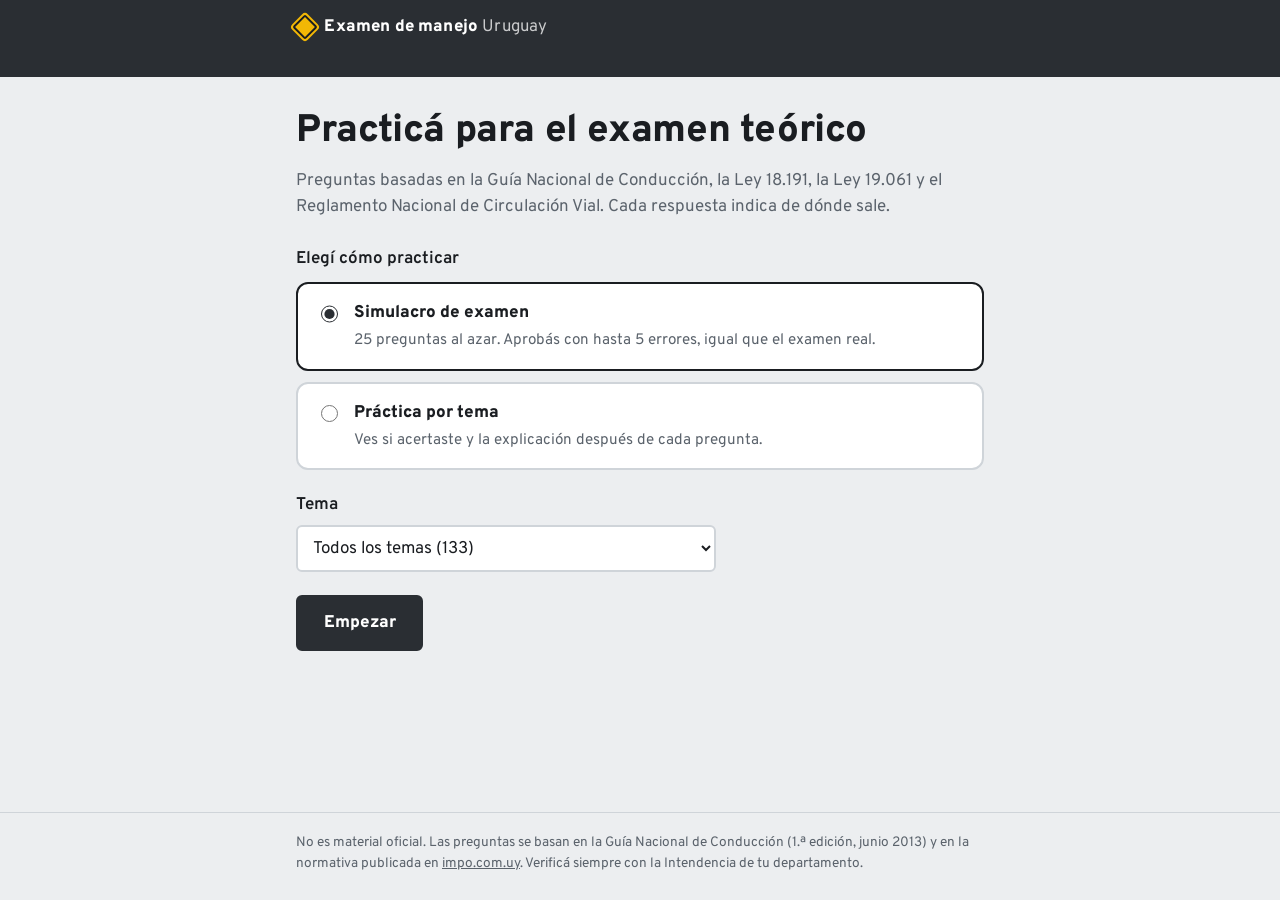
==== site/index.html @ 5dfe1041 "Trying to add images to questions Commiting changes to dev" ====
<!DOCTYPE html>
<html lang="es-UY">
<head>
  <meta charset="UTF-8">
  <meta name="viewport" content="width=device-width, initial-scale=1">
  <title>Práctica de examen de manejo · Uruguay</title>
  <meta name="description" content="Preguntas de práctica para el examen teórico de manejo en Uruguay, con explicación y fuente en cada respuesta.">
  <link rel="preconnect" href="https://fonts.googleapis.com">
  <link rel="preconnect" href="https://fonts.gstatic.com" crossorigin>
  <link href="https://fonts.googleapis.com/css2?family=Overpass:wght@400;600;800&display=swap" rel="stylesheet">
  <link rel="stylesheet" href="style.css">
</head>
<body>
  <header class="band">
    <div class="band-inner">
      <a class="brand" href="#" id="brand">
        <span class="brand-sign" aria-hidden="true"></span>
        <span>Examen de manejo <span class="brand-uy">Uruguay</span></span>
      </a>
      <button class="link-btn" id="quit" type="button" hidden>Salir</button>
    </div>
    <div class="road" id="road" aria-hidden="true"></div>
  </header>

  <main id="main">
    <!-- Carga / error -->
    <section id="loading" class="screen">
      <p class="muted">Cargando preguntas…</p>
    </section>

    <section id="load-error" class="screen" hidden>
      <h1>No se pudieron cargar las preguntas</h1>
      <p>El navegador bloquea la lectura de <code>questions.json</code> cuando abrís <code>index.html</code> con doble clic. Abrí la carpeta <code>site</code> con un servidor local:</p>
      <pre><code>cd site
python3 -m http.server 8080</code></pre>
      <p>Después entrá a <a href="http://localhost:8080">http://localhost:8080</a>.</p>
    </section>

    <!-- Inicio -->
    <section id="home" class="screen" hidden>
      <h1 class="home-title">Practicá para el examen teórico</h1>
      <p class="lead">Preguntas basadas en la Guía Nacional de Conducción, la Ley 18.191, la Ley 19.061 y el Reglamento Nacional de Circulación Vial. Cada respuesta indica de dónde sale.</p>

      <form id="setup" class="setup">
        <fieldset class="modes">
          <legend>Elegí cómo practicar</legend>

          <label class="mode">
            <input type="radio" name="mode" value="exam" checked>
            <span class="mode-body">
              <span class="mode-name">Simulacro de examen</span>
              <span class="mode-desc"><span id="exam-size">30</span> preguntas al azar. Aprobás con hasta 5 errores, igual que el examen real.</span>
            </span>
          </label>

          <label class="mode">
            <input type="radio" name="mode" value="practice">
            <span class="mode-body">
              <span class="mode-name">Práctica por tema</span>
              <span class="mode-desc">Ves si acertaste y la explicación después de cada pregunta.</span>
            </span>
          </label>
        </fieldset>

        <div class="topic" id="topic-wrap" hidden>
          <label for="topic">Tema</label>
          <select id="topic"></select>
        </div>

        <button class="btn-primary" type="submit" id="start">Empezar</button>
      </form>
    </section>

    <!-- Pregunta -->
    <section id="quiz" class="screen" hidden>
      <div class="q-meta">
        <span id="q-count"></span>
        <span class="q-cat" id="q-cat"></span>
      </div>
      <h1 class="q-text" id="q-text" tabindex="-1"></h1>
      <img class="q-image" id="q-image" alt="" hidden>
      <div class="options" id="options" role="group" aria-labelledby="q-text"></div>

      <div class="feedback" id="feedback" hidden aria-live="polite">
        <p class="fb-verdict" id="fb-verdict"></p>
        <p id="fb-text"></p>
        <p class="source" id="fb-source"></p>
      </div>

      <div class="q-actions">
        <button class="btn-primary" type="button" id="next" disabled>Siguiente</button>
        <span class="hint">Teclas 1–4 para elegir, Enter para seguir</span>
      </div>
    </section>

    <!-- Resultado -->
    <section id="results" class="screen" hidden>
      <div class="score-sign" id="score-sign">
        <span class="score-num" id="score-num"></span>
        <span class="score-of" id="score-of"></span>
      </div>
      <p class="lead" id="score-text"></p>

      <h2>Por tema</h2>
      <ul class="by-topic" id="by-topic"></ul>

      <h2 id="review-title">Repasá las que fallaste</h2>
      <ol class="review" id="review"></ol>

      <div class="r-actions">
        <button class="btn-primary" type="button" id="retry-wrong">Practicar las que fallaste</button>
        <button class="btn-secondary" type="button" id="home-btn">Volver al inicio</button>
      </div>
    </section>
  </main>

  <footer class="foot">
    <p>No es material oficial. Las preguntas se basan en la Guía Nacional de Conducción (1.ª edición, junio 2013) y en la normativa publicada en <a href="https://www.impo.com.uy" rel="noopener">impo.com.uy</a>. Verificá siempre con la Intendencia de tu departamento.</p>
  </footer>

  <script src="app.js"></script>
</body>
</html>
---- site/style.css ----
/* Colores tomados de la señalización vial: asfalto, amarillo de prevención,
   rojo de reglamentación y verde de información. */
:root {
  --asphalt: #2a2e33;
  --asphalt-2: #3a4047;
  --sign-yellow: #f2b705;
  --sign-red: #c62828;
  --sign-green: #1e7a4c;
  --bg: #eceef0;
  --surface: #ffffff;
  --text: #1a1d21;
  --muted: #5b636c;
  --line: #cfd4d9;
  --ok-bg: #e3f2ea;
  --bad-bg: #fbe7e7;
  --focus: #1f5fbf;
  --radius-sm: 6px;
  --radius-lg: 12px;
  color-scheme: light;
}

@media (prefers-color-scheme: dark) {
  :root:not([data-theme="light"]) {
    --bg: #17191c;
    --surface: #22262a;
    --text: #eef0f2;
    --muted: #a3abb4;
    --line: #3a4047;
    --ok-bg: #173527;
    --bad-bg: #3d1d1d;
    --sign-green: #3fae74;
    --sign-red: #e05a5a;
    --focus: #7fb0ff;
    color-scheme: dark;
  }
}

* { box-sizing: border-box; }

html { -webkit-text-size-adjust: 100%; }

body {
  margin: 0;
  min-height: 100vh;
  display: flex;
  flex-direction: column;
  background: var(--bg);
  color: var(--text);
  font-family: "Overpass", system-ui, -apple-system, "Segoe UI", sans-serif;
  font-size: 1.0625rem;
  line-height: 1.55;
}

a { color: inherit; }

:focus-visible {
  outline: 3px solid var(--focus);
  outline-offset: 2px;
}

code, pre { font-family: ui-monospace, Consolas, monospace; font-size: .92em; }
pre {
  background: var(--surface);
  border: 1px solid var(--line);
  border-radius: var(--radius-sm);
  padding: .8rem 1rem;
  overflow-x: auto;
}

/* ---------- Banda superior (la ruta) ---------- */
.band {
  background: var(--asphalt);
  color: #fff;
}

.band-inner {
  max-width: 720px;
  margin: 0 auto;
  padding: .9rem 16px .7rem;
  display: flex;
  align-items: center;
  justify-content: space-between;
  gap: 1rem;
}

.brand {
  display: inline-flex;
  align-items: center;
  gap: .65rem;
  text-decoration: none;
  font-weight: 800;
  font-size: 1.05rem;
  letter-spacing: .01em;
}

.brand-uy { font-weight: 400; opacity: .75; }

/* Rombo amarillo de prevención */
.brand-sign {
  width: 18px;
  height: 18px;
  background: var(--sign-yellow);
  border: 2px solid #1a1d21;
  outline: 2px solid var(--sign-yellow);
  transform: rotate(45deg);
  border-radius: 2px;
  flex: none;
}

.link-btn {
  background: none;
  border: 1px solid rgba(255,255,255,.35);
  color: #fff;
  font: inherit;
  font-size: .9rem;
  padding: .3rem .8rem;
  border-radius: var(--radius-sm);
  cursor: pointer;
}
.link-btn:hover { border-color: #fff; }

/* Progreso como línea central de la ruta: cada tramo es una pregunta */
.road {
  max-width: 720px;
  margin: 0 auto;
  padding: .55rem 16px 1rem;
  display: flex;
  gap: 4px;
  min-height: 1.6rem;
  overflow: hidden;
}
.road.dense { gap: 1px; }

.road:empty {
  background-image: repeating-linear-gradient(90deg, var(--sign-yellow) 0 22px, transparent 22px 36px);
  background-size: 100% 4px;
  background-repeat: no-repeat;
  background-position: 16px 50%;
  background-clip: content-box;
  opacity: .5;
}

.seg {
  flex: 1 1 0;
  height: 5px;
  min-width: 0;
  align-self: center;
  border-radius: 2px;
  background: rgba(255,255,255,.18);
  transition: background-color .2s;
}
.seg.current { background: #fff; }
.seg.done { background: var(--sign-yellow); }
.seg.ok { background: #3fae74; }
.seg.bad { background: #e05a5a; }

/* ---------- Contenido ---------- */
main {
  flex: 1;
  width: 100%;
  max-width: 720px;
  margin: 0 auto;
  padding: 2rem 16px 3rem;
}

.screen[hidden] { display: none; }

h1, h2 { line-height: 1.2; }

h1 { font-size: 1.6rem; font-weight: 800; margin: 0 0 .8rem; }
h2 { font-size: 1.15rem; font-weight: 800; margin: 2.2rem 0 .8rem; }

.home-title { font-size: clamp(1.8rem, 5vw, 2.4rem); letter-spacing: -.01em; }

.lead { color: var(--muted); max-width: 60ch; margin: 0 0 1.6rem; }
.muted { color: var(--muted); }

/* Selección de modo */
.setup { display: grid; gap: 1.4rem; }

.modes { border: 0; padding: 0; margin: 0; display: grid; gap: .7rem; }
.modes legend { font-weight: 600; margin-bottom: .6rem; padding: 0; }

.mode {
  display: flex;
  gap: .8rem;
  align-items: flex-start;
  background: var(--surface);
  border: 2px solid var(--line);
  border-radius: var(--radius-lg);
  padding: 1rem 1.1rem;
  cursor: pointer;
}
.mode:has(input:checked) { border-color: var(--text); }
.mode input { margin-top: .3rem; accent-color: var(--asphalt); width: 1.1rem; height: 1.1rem; }

.mode-body { display: grid; gap: .15rem; }
.mode-name { font-weight: 800; }
.mode-desc { color: var(--muted); font-size: .95rem; }

.topic { display: grid; gap: .4rem; max-width: 420px; }
.topic label { font-weight: 600; }
.topic select {
  font: inherit;
  padding: .6rem .7rem;
  border: 2px solid var(--line);
  border-radius: var(--radius-sm);
  background: var(--surface);
  color: var(--text);
}

/* Botones */
.btn-primary, .btn-secondary {
  font: inherit;
  font-weight: 800;
  padding: .8rem 1.6rem;
  border-radius: var(--radius-sm);
  cursor: pointer;
  border: 2px solid var(--asphalt);
  justify-self: start;
}
.btn-primary { background: var(--asphalt); color: #fff; }
.btn-primary:hover:not(:disabled) { background: var(--asphalt-2); }
.btn-primary:disabled { opacity: .35; cursor: not-allowed; }
.btn-secondary { background: transparent; color: var(--text); border-color: var(--line); }
.btn-secondary:hover { border-color: var(--text); }

@media (prefers-color-scheme: dark) {
  :root:not([data-theme="light"]) .btn-primary { background: var(--sign-yellow); color: #1a1d21; border-color: var(--sign-yellow); }
  :root:not([data-theme="light"]) .btn-primary:hover:not(:disabled) { background: #ffc928; }
  :root:not([data-theme="light"]) .mode input { accent-color: var(--sign-yellow); }
}

/* ---------- Pregunta ---------- */
.q-meta {
  display: flex;
  flex-wrap: wrap;
  gap: .4rem 1rem;
  align-items: center;
  color: var(--muted);
  font-size: .92rem;
  margin-bottom: .7rem;
}

.q-cat {
  border: 1px solid var(--line);
  border-radius: 999px;
  padding: .05rem .65rem;
}

.q-text { font-size: clamp(1.3rem, 3.6vw, 1.6rem); font-weight: 600; margin-bottom: 1.4rem; }
.q-text:focus { outline: none; }

.q-image {
  display: block;
  max-width: 100%;
  max-height: 260px;
  margin: 0 0 1.4rem;
  border-radius: var(--radius-lg);
  border: 2px solid var(--line);
  background: var(--surface);
  object-fit: contain;
}
.q-image[hidden] { display: none; }

.options { display: grid; gap: .6rem; }

/* Opciones con imagen (p. ej. "¿cuál de estas señales...?"): una grilla de 2 columnas
   en vez de la lista vertical de texto. */
.options.options-img {
  grid-template-columns: repeat(auto-fit, minmax(140px, 1fr));
}
.options.options-img .opt { flex-direction: column; align-items: stretch; text-align: center; }
.options.options-img .opt-key { align-self: center; margin-bottom: .4rem; }

.opt-img-wrap { display: grid; gap: .5rem; justify-items: center; }
.opt-img {
  max-width: 100%;
  height: 90px;
  object-fit: contain;
}
.opt-img-label { font-size: .92rem; color: var(--muted); }

.opt {
  display: flex;
  gap: .9rem;
  align-items: flex-start;
  width: 100%;
  text-align: left;
  font: inherit;
  color: var(--text);
  background: var(--surface);
  border: 2px solid var(--line);
  border-radius: var(--radius-lg);
  padding: .85rem 1rem;
  cursor: pointer;
}
.opt:hover:not(:disabled) { border-color: var(--muted); }

.opt-key {
  flex: none;
  width: 1.7rem;
  height: 1.7rem;
  display: grid;
  place-items: center;
  border-radius: var(--radius-sm);
  background: var(--bg);
  border: 1px solid var(--line);
  font-weight: 800;
  font-size: .85rem;
  margin-top: .05rem;
}

.opt[aria-pressed="true"] { border-color: var(--text); }
.opt[aria-pressed="true"] .opt-key { background: var(--text); color: var(--surface); border-color: var(--text); }

.opt:disabled { cursor: default; }
.opt.is-correct { border-color: var(--sign-green); background: var(--ok-bg); }
.opt.is-correct .opt-key { background: var(--sign-green); color: #fff; border-color: var(--sign-green); }
.opt.is-wrong { border-color: var(--sign-red); background: var(--bad-bg); }
.opt.is-wrong .opt-key { background: var(--sign-red); color: #fff; border-color: var(--sign-red); }

.feedback {
  margin-top: 1.2rem;
  background: var(--surface);
  border-left: 5px solid var(--sign-green);
  border-radius: var(--radius-sm);
  padding: .9rem 1.1rem;
}
.feedback.bad { border-left-color: var(--sign-red); }
.feedback p { margin: 0 0 .4rem; }
.feedback p:last-child { margin-bottom: 0; }
.fb-verdict { font-weight: 800; }

.source { color: var(--muted); font-size: .9rem; }

.q-actions {
  margin-top: 1.5rem;
  display: flex;
  flex-wrap: wrap;
  align-items: center;
  gap: .8rem 1.2rem;
}
.hint { color: var(--muted); font-size: .85rem; }
@media (hover: none) { .hint { display: none; } }

/* ---------- Resultado ---------- */
.score-sign {
  display: inline-flex;
  align-items: baseline;
  gap: .5rem;
  background: var(--asphalt);
  color: #fff;
  border: 4px solid var(--surface);
  outline: 3px solid var(--asphalt);
  border-radius: var(--radius-lg);
  padding: .6rem 1.4rem .4rem;
  margin: .4rem 0 1.2rem 3px;
}
.score-num { font-size: 3.4rem; font-weight: 800; line-height: 1; }
.score-of { font-size: 1.2rem; opacity: .8; }

/* Simulacro de examen: aprobado/no aprobado */
.score-sign.pass { background: var(--sign-green); outline-color: var(--sign-green); }
.score-sign.fail { background: var(--sign-red); outline-color: var(--sign-red); }

.by-topic { list-style: none; padding: 0; margin: 0; display: grid; gap: .45rem; }
.by-topic li {
  display: grid;
  grid-template-columns: 1fr auto;
  gap: .3rem 1rem;
  align-items: center;
}
.by-topic .bar {
  grid-column: 1 / -1;
  height: 6px;
  background: var(--line);
  border-radius: 3px;
  overflow: hidden;
}
.by-topic .bar span { display: block; height: 100%; background: var(--sign-green); }
.by-topic .tally { color: var(--muted); font-size: .92rem; font-variant-numeric: tabular-nums; }

.review { padding-left: 1.3rem; margin: 0; display: grid; gap: 1.1rem; }
.review li { padding-left: .3rem; }
.review .rq { font-weight: 600; margin: 0 0 .35rem; }
.review p { margin: 0 0 .25rem; }
.review .yours { color: var(--sign-red); }
.review .right { color: var(--sign-green); }
.review .why { margin-top: .3rem; }

.r-actions { margin-top: 2rem; display: flex; flex-wrap: wrap; gap: .8rem; }

/* ---------- Pie ---------- */
.foot {
  border-top: 1px solid var(--line);
  color: var(--muted);
  font-size: .85rem;
}
.foot p { max-width: 720px; margin: 0 auto; padding: 1.2rem 16px 1.6rem; }

@media (prefers-reduced-motion: reduce) {
  * { transition: none !important; }
}
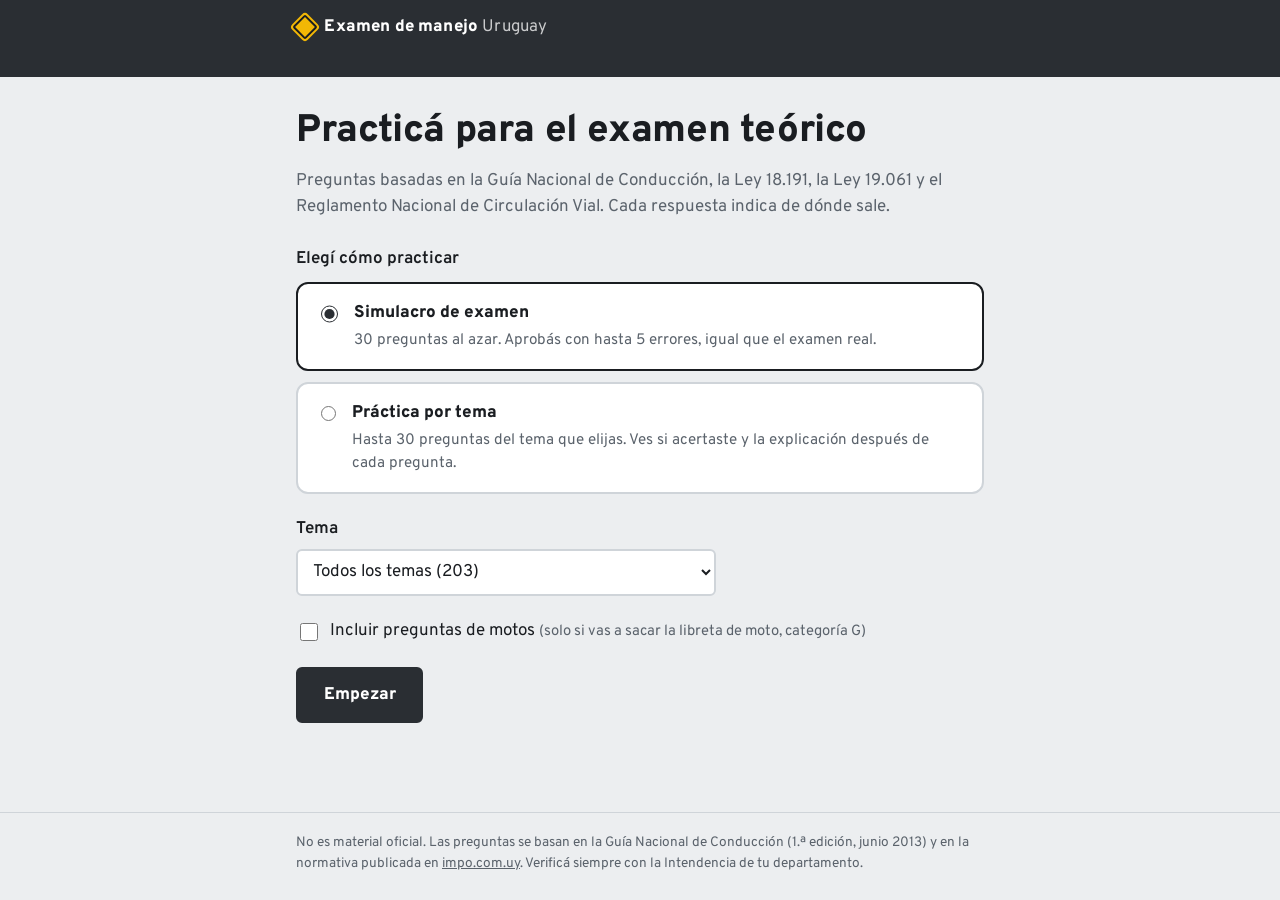
==== commit 731f3459: "Reorganize questions into the five exam topics, add optional motorcycle questions - Group all questi" ====
--- a/site/index.html
+++ b/site/index.html
@@ -57,7 +57,7 @@
             <input type="radio" name="mode" value="practice">
             <span class="mode-body">
               <span class="mode-name">Práctica por tema</span>
-              <span class="mode-desc">Ves si acertaste y la explicación después de cada pregunta.</span>
+              <span class="mode-desc">Hasta 30 preguntas del tema que elijas. Ves si acertaste y la explicación después de cada pregunta.</span>
             </span>
           </label>
         </fieldset>
@@ -66,6 +66,11 @@
           <label for="topic">Tema</label>
           <select id="topic"></select>
         </div>
+
+        <label class="check">
+          <input type="checkbox" id="include-moto">
+          <span>Incluir preguntas de motos <span class="muted">(solo si vas a sacar la libreta de moto, categoría G)</span></span>
+        </label>
 
         <button class="btn-primary" type="submit" id="start">Empezar</button>
       </form>
--- a/site/style.css
+++ b/site/style.css
@@ -198,6 +198,19 @@
 .mode-name { font-weight: 800; }
 .mode-desc { color: var(--muted); font-size: .95rem; }
 
+.check {
+  display: flex;
+  gap: .6rem;
+  align-items: flex-start;
+  cursor: pointer;
+  max-width: 60ch;
+}
+.check input { margin-top: .3rem; width: 1.1rem; height: 1.1rem; accent-color: var(--asphalt); flex: none; }
+.check .muted { font-size: .92rem; }
+@media (prefers-color-scheme: dark) {
+  :root:not([data-theme="light"]) .check input { accent-color: var(--sign-yellow); }
+}
+
 .topic { display: grid; gap: .4rem; max-width: 420px; }
 .topic label { font-weight: 600; }
 .topic select {
@@ -384,6 +397,7 @@
 .review { padding-left: 1.3rem; margin: 0; display: grid; gap: 1.1rem; }
 .review li { padding-left: .3rem; }
 .review .rq { font-weight: 600; margin: 0 0 .35rem; }
+.review-img { display: block; height: 90px; width: auto; max-width: 100%; object-fit: contain; margin: .2rem 0 .5rem; border-radius: var(--radius-sm); }
 .review p { margin: 0 0 .25rem; }
 .review .yours { color: var(--sign-red); }
 .review .right { color: var(--sign-green); }
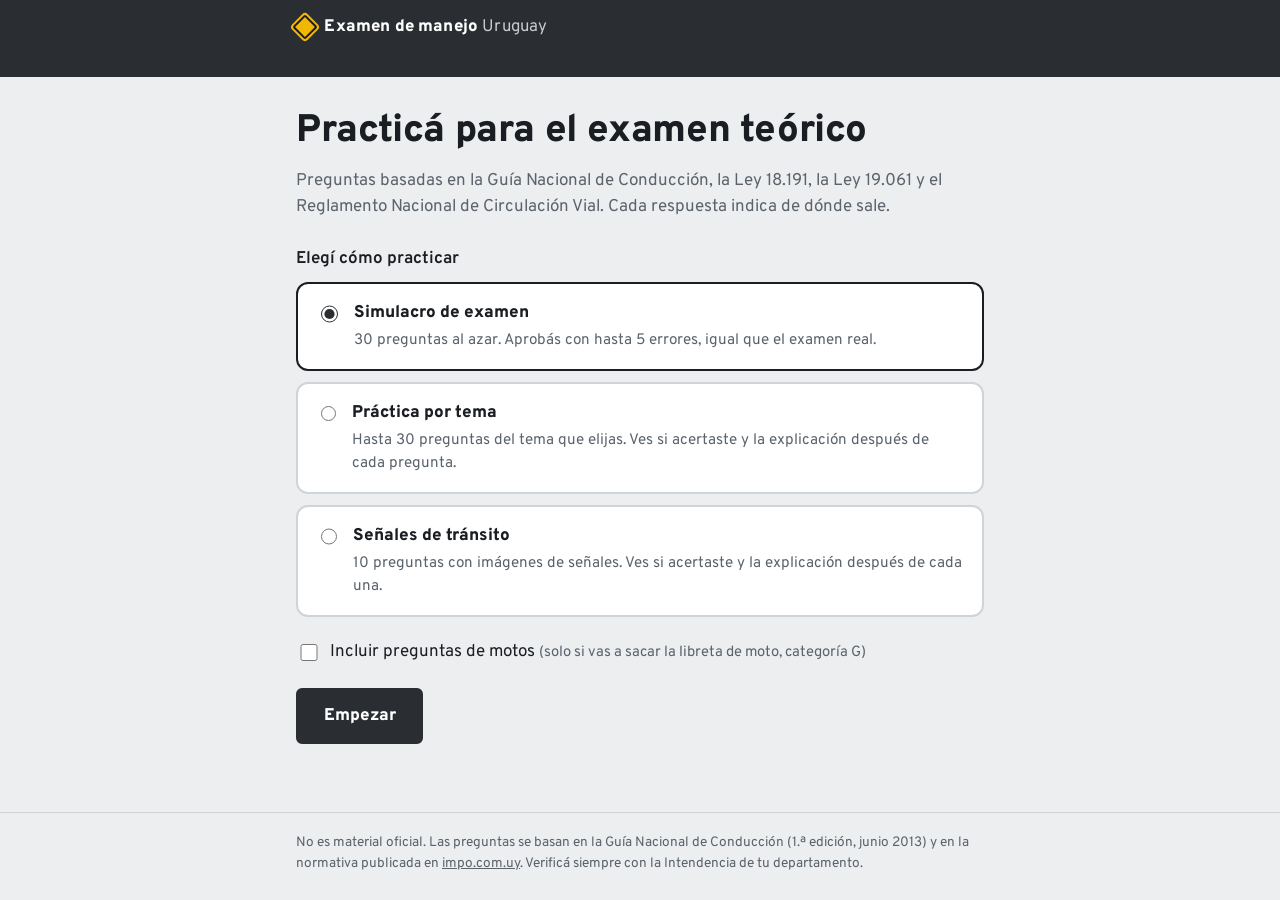
==== commit 6d9d6e1e: "Added newgit add README.md site/app.js site/index.html site/style.css road-signs practice mode, hide" ====
--- a/site/index.html
+++ b/site/index.html
@@ -58,6 +58,14 @@
             <span class="mode-body">
               <span class="mode-name">Práctica por tema</span>
               <span class="mode-desc">Hasta 30 preguntas del tema que elijas. Ves si acertaste y la explicación después de cada pregunta.</span>
+            </span>
+          </label>
+
+          <label class="mode">
+            <input type="radio" name="mode" value="signs">
+            <span class="mode-body">
+              <span class="mode-name">Señales de tránsito</span>
+              <span class="mode-desc"><span id="signs-size">10</span> preguntas con imágenes de señales. Ves si acertaste y la explicación después de cada una.</span>
             </span>
           </label>
         </fieldset>
--- a/site/style.css
+++ b/site/style.css
@@ -164,6 +164,8 @@
 }
 
 .screen[hidden] { display: none; }
+/* Reglas como ".topic { display: grid }" le ganan al atributo hidden; esto lo respeta siempre. */
+[hidden] { display: none !important; }
 
 h1, h2 { line-height: 1.2; }
 
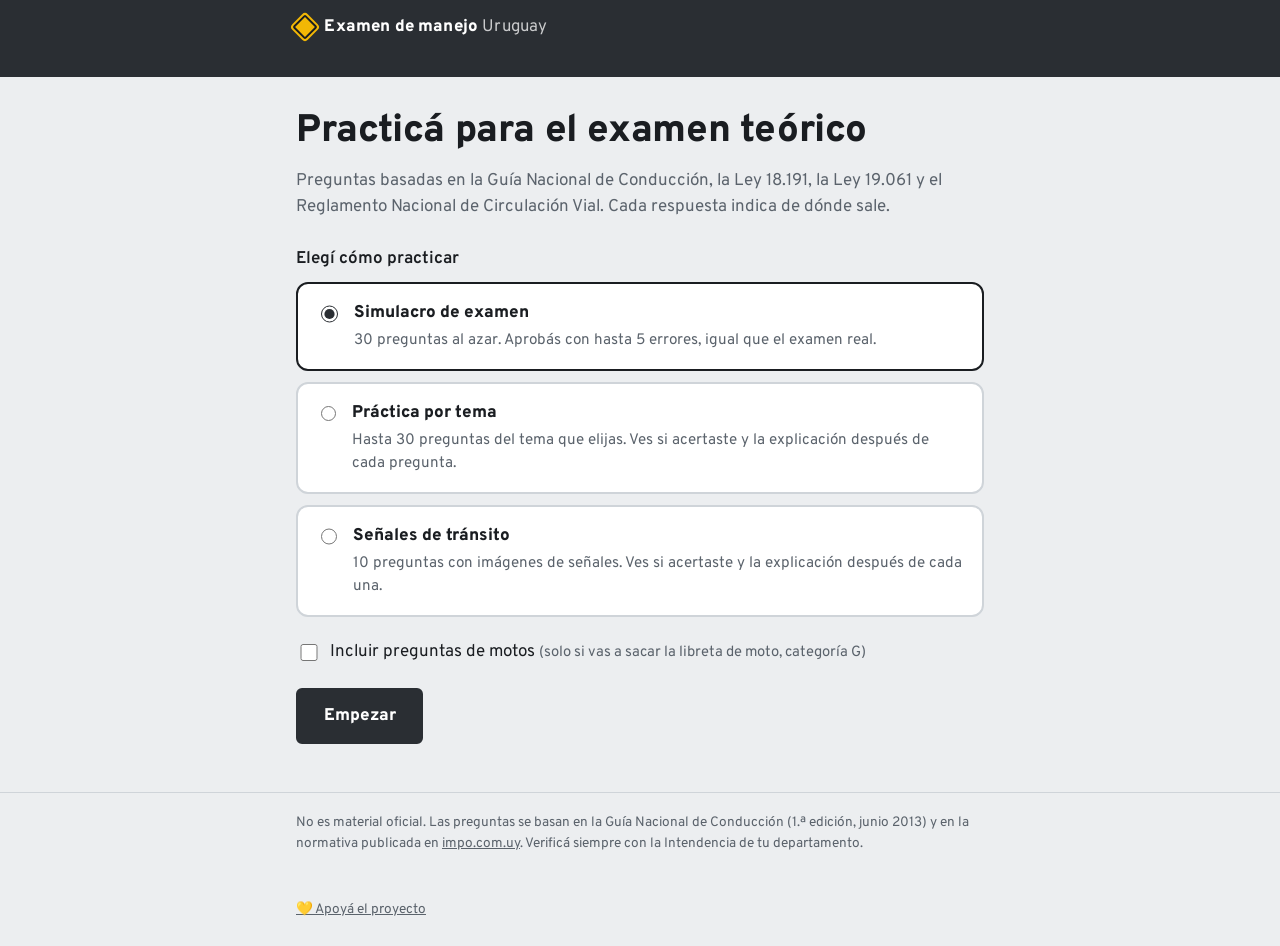
==== commit 50b058dd: "Add donation page (Mercado Pago)" ====
--- a/site/index.html
+++ b/site/index.html
@@ -2,7 +2,8 @@
 <html lang="es-UY">
 <head>
   <meta charset="UTF-8">
-  <meta name="viewport" content="width=device-width, initial-scale=1">
+  <meta name="viewport" content="width=device-width, initial-scale=1, viewport-fit=cover">
+  <meta name="theme-color" content="#2a2e33">
   <title>Práctica de examen de manejo · Uruguay</title>
   <meta name="description" content="Preguntas de práctica para el examen teórico de manejo en Uruguay, con explicación y fuente en cada respuesta.">
   <link rel="preconnect" href="https://fonts.googleapis.com">
@@ -129,6 +130,7 @@
 
   <footer class="foot">
     <p>No es material oficial. Las preguntas se basan en la Guía Nacional de Conducción (1.ª edición, junio 2013) y en la normativa publicada en <a href="https://www.impo.com.uy" rel="noopener">impo.com.uy</a>. Verificá siempre con la Intendencia de tu departamento.</p>
+    <p><a href="donar.html">💛 Apoyá el proyecto</a></p>
   </footer>
 
   <script src="app.js"></script>
--- a/site/style.css
+++ b/site/style.css
@@ -178,7 +178,9 @@
 .muted { color: var(--muted); }
 
 /* Selección de modo */
-.setup { display: grid; gap: 1.4rem; }
+/* minmax(0, 1fr): sin esto el selector se estira al largo del tema más largo y
+   se sale de la pantalla en celulares angostos. */
+.setup { display: grid; grid-template-columns: minmax(0, 1fr); gap: 1.4rem; }
 
 .modes { border: 0; padding: 0; margin: 0; display: grid; gap: .7rem; }
 .modes legend { font-weight: 600; margin-bottom: .6rem; padding: 0; }
@@ -216,7 +218,8 @@
 .topic { display: grid; gap: .4rem; max-width: 420px; }
 .topic label { font-weight: 600; }
 .topic select {
-  font: inherit;
+  width: 100%;
+  font: inherit; /* 17px: con menos de 16px, iOS hace zoom al tocar el selector */
   padding: .6rem .7rem;
   border: 2px solid var(--line);
   border-radius: var(--radius-sm);
@@ -357,7 +360,9 @@
   gap: .8rem 1.2rem;
 }
 .hint { color: var(--muted); font-size: .85rem; }
-@media (hover: none) { .hint { display: none; } }
+@media (hover: none), (pointer: coarse) { .hint { display: none; } }
+
+.feedback { scroll-margin-bottom: 6rem; } /* que la barra fija de abajo no la tape */
 
 /* ---------- Resultado ---------- */
 .score-sign {
@@ -418,3 +423,51 @@
 @media (prefers-reduced-motion: reduce) {
   * { transition: none !important; }
 }
+
+/* ---------- Celulares ---------- */
+html { -webkit-text-size-adjust: 100%; }
+button, .mode, .check, select { touch-action: manipulation; } /* sin demora de doble toque */
+
+/* iPhone con notch acostado: que el contenido no quede debajo del recorte. */
+.band-inner, .road, main, .foot p {
+  padding-left: max(16px, env(safe-area-inset-left));
+  padding-right: max(16px, env(safe-area-inset-right));
+}
+
+@media (max-width: 560px) {
+  main { padding-top: 1.4rem; }
+  .band-inner { padding-top: .75rem; }
+  .mode { padding: .85rem .9rem; }
+
+  /* La pregunta y las opciones entran mejor si la imagen no ocupa media pantalla. */
+  .q-image { max-height: 170px; margin-inline: auto; margin-bottom: 1.1rem; }
+  .q-text { margin-bottom: 1.1rem; }
+
+  /* Señales como opciones: siempre 2 columnas, aunque el teléfono sea angosto. */
+  .options.options-img { grid-template-columns: repeat(2, minmax(0, 1fr)); }
+  .options.options-img .opt { padding: .6rem .5rem; }
+  .opt-img { height: 76px; }
+
+  /* "Siguiente" queda fijo abajo, siempre a mano con el pulgar. */
+  .q-actions {
+    position: sticky;
+    bottom: 0;
+    z-index: 5;
+    margin: 1.2rem -16px 0;
+    padding: .7rem 16px calc(.7rem + env(safe-area-inset-bottom));
+    background: var(--bg);
+    border-top: 1px solid var(--line);
+  }
+  .q-actions .btn-primary { flex: 1; }
+  .q-actions .hint { display: none; }
+
+  .btn-primary, .btn-secondary { min-height: 48px; }
+  .r-actions { display: grid; }
+  .r-actions > * { justify-self: stretch; }
+  #start { justify-self: stretch; }
+}
+
+@media (max-width: 360px) {
+  .brand-uy { display: none; } /* que el título no se parta en dos líneas */
+  .home-title { font-size: 1.65rem; }
+}
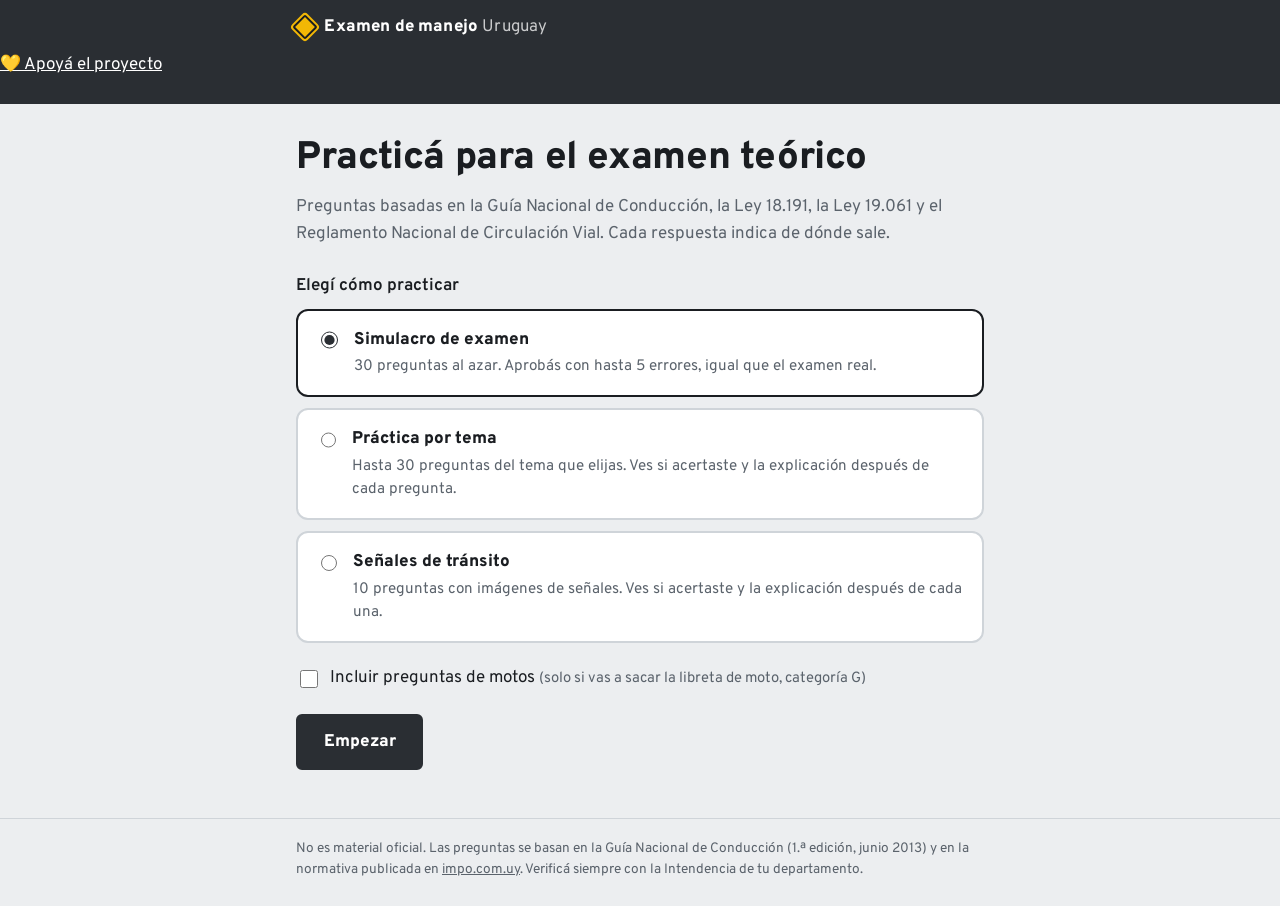
==== commit 452df07a: "Donation link moved" ====
--- a/site/index.html
+++ b/site/index.html
@@ -19,6 +19,9 @@
         <span>Examen de manejo <span class="brand-uy">Uruguay</span></span>
       </a>
       <button class="link-btn" id="quit" type="button" hidden>Salir</button>
+    </div>
+    <div class="band-support">
+      <a href="donar.html" class="support-link">💛 Apoyá el proyecto</a>
     </div>
     <div class="road" id="road" aria-hidden="true"></div>
   </header>
@@ -130,7 +133,6 @@
 
   <footer class="foot">
     <p>No es material oficial. Las preguntas se basan en la Guía Nacional de Conducción (1.ª edición, junio 2013) y en la normativa publicada en <a href="https://www.impo.com.uy" rel="noopener">impo.com.uy</a>. Verificá siempre con la Intendencia de tu departamento.</p>
-    <p><a href="donar.html">💛 Apoyá el proyecto</a></p>
   </footer>
 
   <script src="app.js"></script>
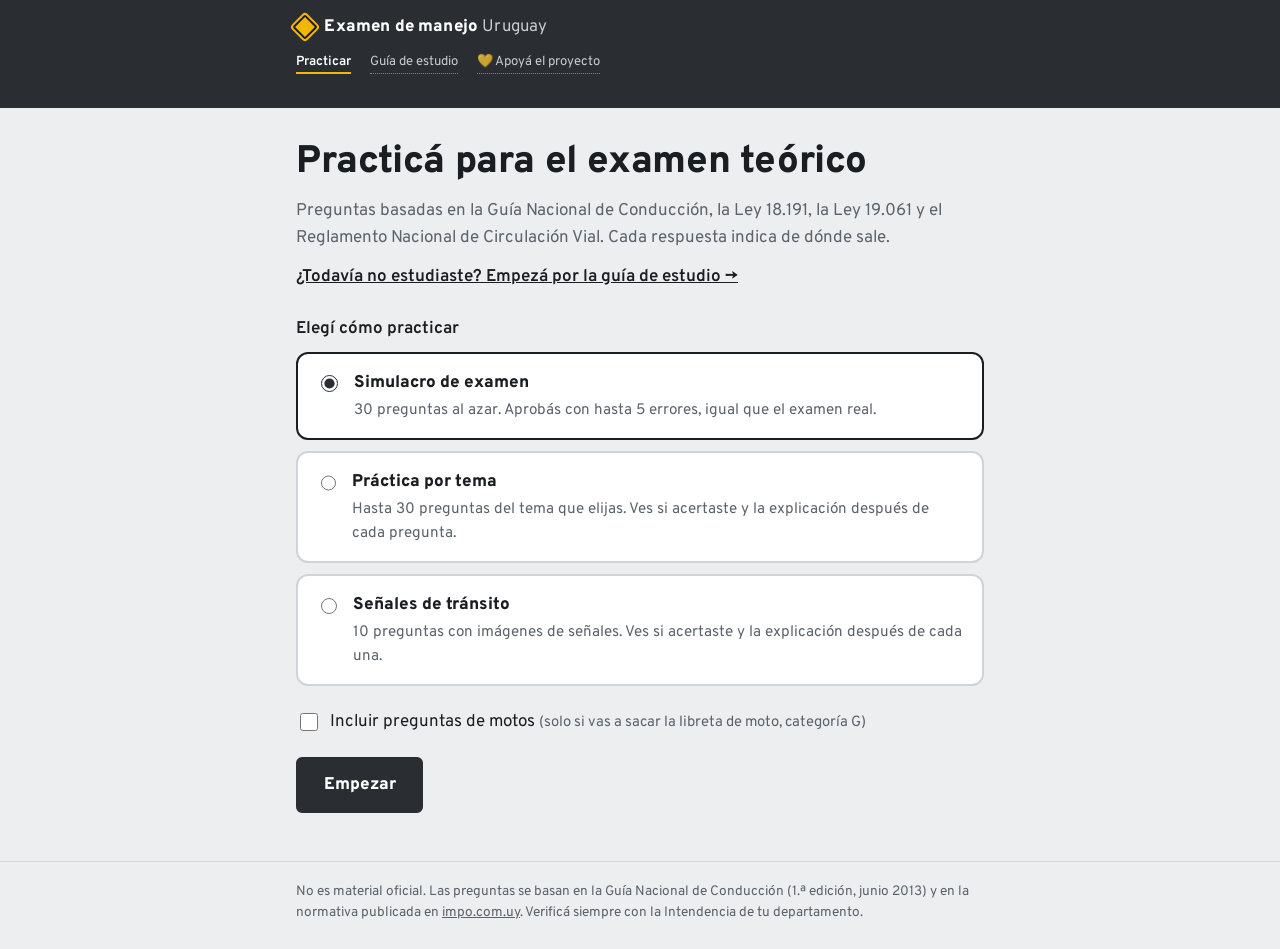
==== commit d5316cb2: "Add study guide page" ====
--- a/site/index.html
+++ b/site/index.html
@@ -20,9 +20,11 @@
       </a>
       <button class="link-btn" id="quit" type="button" hidden>Salir</button>
     </div>
-    <div class="band-support">
+    <nav class="band-support" aria-label="Secciones del sitio">
+      <a href="index.html" class="support-link" aria-current="page">Practicar</a>
+      <a href="estudiar.html" class="support-link">Guía de estudio</a>
       <a href="donar.html" class="support-link">💛 Apoyá el proyecto</a>
-    </div>
+    </nav>
     <div class="road" id="road" aria-hidden="true"></div>
   </header>
 
@@ -44,6 +46,7 @@
     <section id="home" class="screen" hidden>
       <h1 class="home-title">Practicá para el examen teórico</h1>
       <p class="lead">Preguntas basadas en la Guía Nacional de Conducción, la Ley 18.191, la Ley 19.061 y el Reglamento Nacional de Circulación Vial. Cada respuesta indica de dónde sale.</p>
+      <p class="study-cta"><a href="estudiar.html">¿Todavía no estudiaste? Empezá por la guía de estudio &rarr;</a></p>
 
       <form id="setup" class="setup">
         <fieldset class="modes">
--- a/site/style.css
+++ b/site/style.css
@@ -119,6 +119,25 @@
 }
 .link-btn:hover { border-color: #fff; }
 
+.band-support {
+  max-width: 720px;
+  margin: 0 auto;
+  padding: 0 16px .5rem;
+  display: flex;
+  flex-wrap: wrap;
+  gap: .3rem 1.2rem;
+}
+.support-link {
+  color: rgba(255,255,255,.75);
+  font-size: .82rem;
+  text-decoration: none;
+  border-bottom: 1px dotted rgba(255,255,255,.4);
+}
+.support-link:hover { color: #fff; border-bottom-color: #fff; }
+.support-link[aria-current] { color: #fff; font-weight: 600; border-bottom: 2px solid var(--sign-yellow); }
+
+.study-cta { margin: -.8rem 0 1.6rem; font-weight: 600; }
+
 /* Progreso como línea central de la ruta: cada tramo es una pregunta */
 .road {
   max-width: 720px;
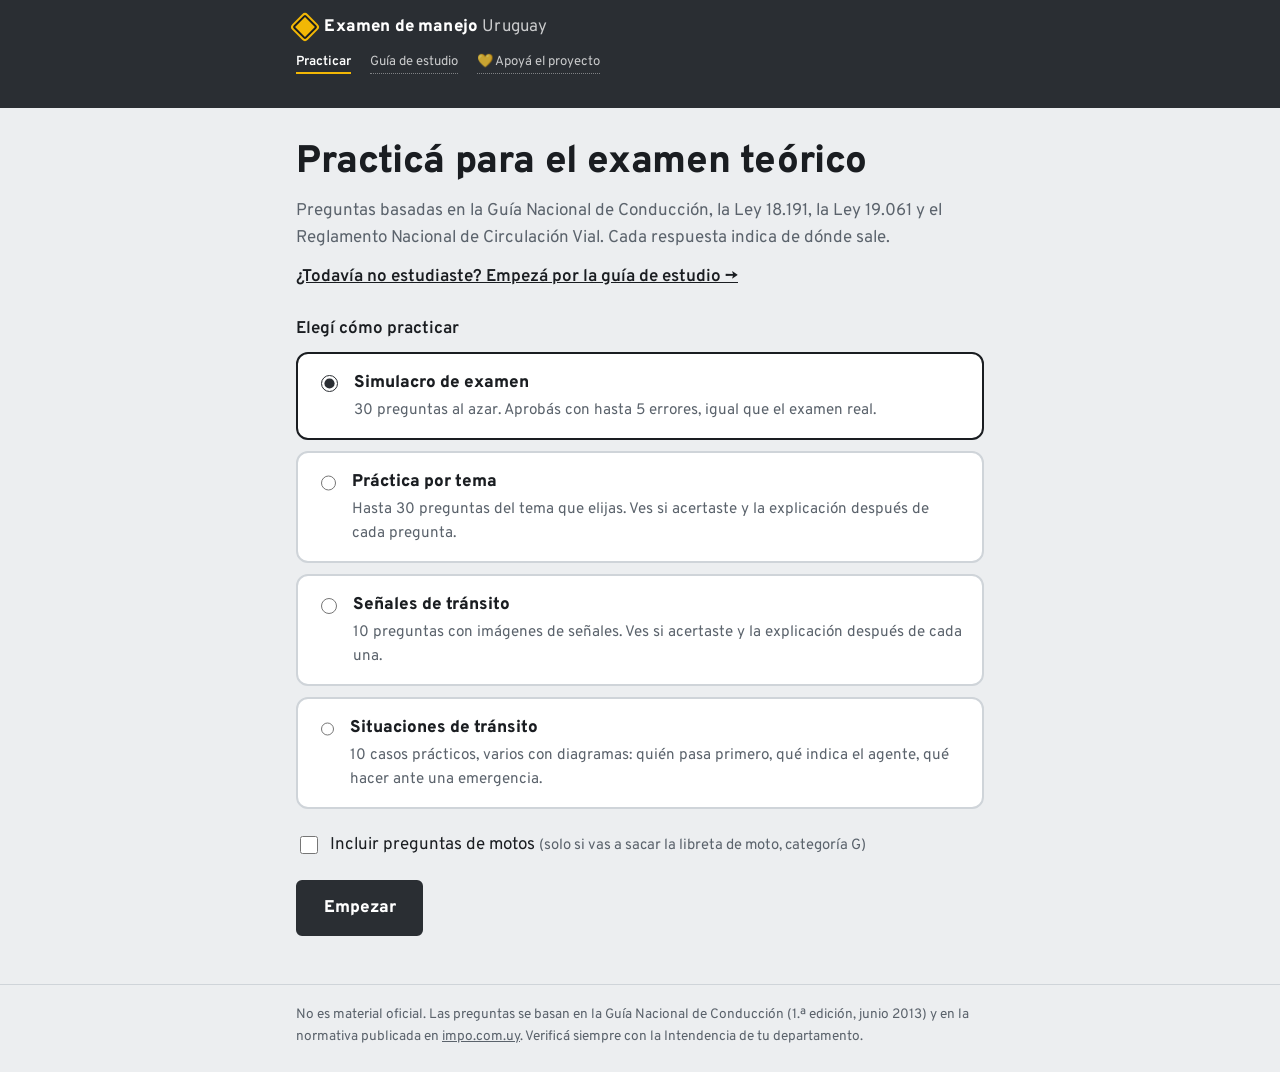
==== commit ad74dfb0: "Situaciones mode Add 78 situation questions with diagrams and a Situaciones mode" ====
--- a/site/index.html
+++ b/site/index.html
@@ -75,6 +75,14 @@
               <span class="mode-desc"><span id="signs-size">10</span> preguntas con imágenes de señales. Ves si acertaste y la explicación después de cada una.</span>
             </span>
           </label>
+
+          <label class="mode">
+            <input type="radio" name="mode" value="situations">
+            <span class="mode-body">
+              <span class="mode-name">Situaciones de tránsito</span>
+              <span class="mode-desc"><span id="situations-size">10</span> casos prácticos, varios con diagramas: quién pasa primero, qué indica el agente, qué hacer ante una emergencia.</span>
+            </span>
+          </label>
         </fieldset>
 
         <div class="topic" id="topic-wrap" hidden>
--- a/site/style.css
+++ b/site/style.css
@@ -299,6 +299,8 @@
   object-fit: contain;
 }
 .q-image[hidden] { display: none; }
+/* Diagramas de situaciones: necesitan más alto que una señal para que se lean los autos. */
+.q-image.is-diagram { max-height: 320px; }
 
 .options { display: grid; gap: .6rem; }
 
@@ -316,6 +318,7 @@
   height: 90px;
   object-fit: contain;
 }
+.opt-img.is-diagram { height: 130px; border-radius: var(--radius-sm); }
 .opt-img-label { font-size: .92rem; color: var(--muted); }
 
 .opt {
@@ -423,6 +426,7 @@
 .review { padding-left: 1.3rem; margin: 0; display: grid; gap: 1.1rem; }
 .review li { padding-left: .3rem; }
 .review .rq { font-weight: 600; margin: 0 0 .35rem; }
+.review-img.is-diagram { height: 130px; }
 .review-img { display: block; height: 90px; width: auto; max-width: 100%; object-fit: contain; margin: .2rem 0 .5rem; border-radius: var(--radius-sm); }
 .review p { margin: 0 0 .25rem; }
 .review .yours { color: var(--sign-red); }
@@ -466,6 +470,8 @@
   .options.options-img { grid-template-columns: repeat(2, minmax(0, 1fr)); }
   .options.options-img .opt { padding: .6rem .5rem; }
   .opt-img { height: 76px; }
+  .q-image.is-diagram { max-height: 230px; }
+  .opt-img.is-diagram { height: 104px; }
 
   /* "Siguiente" queda fijo abajo, siempre a mano con el pulgar. */
   .q-actions {
